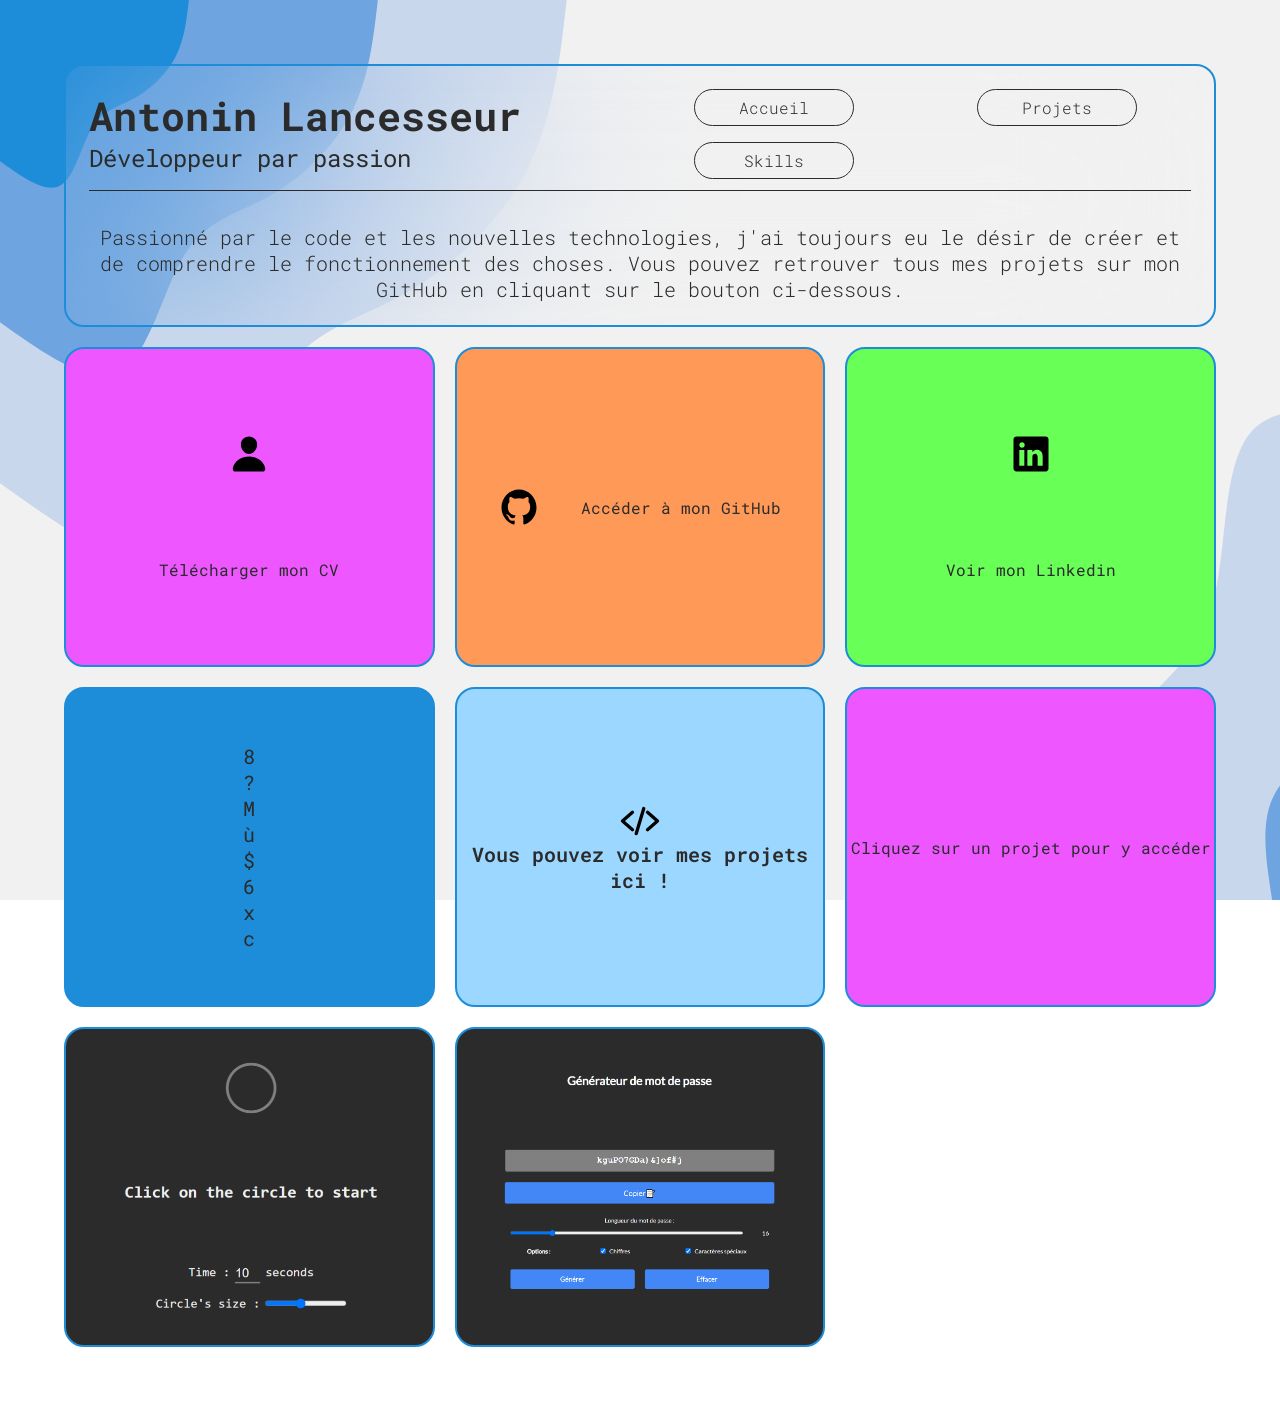
==== index.html @ 0c6c0ef4 "refonte du responsive à l'aide de grid" ====
<!DOCTYPE html>
<html lang="en">
<head>
    <meta charset="UTF-8">
    <meta name="viewport" content="width=device-width, initial-scale=1.0">
    <link rel="stylesheet" href="css/style.css">
    <title>Antonin Lancesseur | portfolio</title>
</head>
<body id="top">
     <!-- Page -->
    <div class="bento reveal">
        <div class="accueil reveal">
            <header>
                <div class="titre reveal-1">
                    <h1 class="name roboto-mono-xxl">Antonin Lancesseur</h1>
                    <h2 class="slogan roboto-mono-normal">Développeur par passion</h2>
                </div>
                <nav>
                    <div class="link">
                        <a href="#top" class="reveal-2"><p class="roboto-mono-s">Accueil</p></a>
                    </div>
                    <div class="link">
                        <a href="#top" class="reveal-3"><p class="roboto-mono-s">Projets</p></a>
                    </div>
                    <div class="link">
                        <a href="#top" class="reveal-4"><p class="roboto-mono-s">Skills</p></a>
                    </div>
                </nav>
            </header>
            <h3 class="description roboto-mono-s reveal-2">Passionné par le code et les nouvelles technologies, j'ai toujours eu le désir de créer et de comprendre le fonctionnement des choses. Vous pouvez retrouver tous mes projets sur mon GitHub en cliquant sur le bouton ci-dessous.</h3>
        </div>
        <div class="case cv link reveal-1">
            <a href="" target="_blank">
                <img src="./src/img/person.svg" alt="logo personne">
                <p class="roboto-mono-normal">Télécharger mon CV</p>
            </a>
        </div>
        <div class="case github link reveal-4-left">
            <a href="https://github.com/xp48" target="_blank">
                <img src="./src/img/logo-github.svg" alt="logo github">
                <p class="roboto-mono-normal">Accéder à mon GitHub</p>
            </a>
        </div>
        <div class="case linkedin link reveal-3-right">
            <a href="www.linkedin.com/in/antonin-lancesseur-78b875258">
                <img src="./src/img/logo-linkedin.svg" alt="logo linkedin">
                <p class="roboto-mono-normal">Voir mon Linkedin</p>
            </a>    
        </div>
        
        <div class="case generate reveal-4">
            <span class="roboto-mono-normal">8</span>
            <span class="roboto-mono-normal">?</span>
            <span class="roboto-mono-normal">M</span>
            <span class="roboto-mono-normal">ù</span>
            <span class="roboto-mono-normal">$</span>
            <span class="roboto-mono-normal">6</span>
            <span class="roboto-mono-normal">x</span>
            <span class="roboto-mono-normal">c</span>
        </div>
        <div class="case presentation reveal-2-bottom">
            <img src="./src/img/code-slash.svg" alt="logo code">
            <p class="roboto-mono-xl">Vous pouvez voir mes projets ici !</p>
        </div>
        <div class="case desc reveal-4-left">
            <p class="roboto-mono-normal">Cliquez sur un projet pour y accéder</p>
        </div>
        <div title="AIM" class="case aim link proj reveal-4-right">
            <a href=""></a>
        </div>
        <div title="Password Generator" class="case pwd link proj reveal-2">
            <a href="https://xp48.github.io/Password_generator/"></a>
        </div>
    </div>
</body>
<script src="./js/main.js"></script>
</html>
---- css/style.css ----
/* Importation de la police d'écriture */
@import url('https://fonts.googleapis.com/css2?family=Roboto+Mono:ital,wght@0,100..700;1,100..700&display=swap');

/* Définition des variables */
:root {
    --blanc: #f1f1f1;
    --noir: #2b2b2b;
    --bleu: #1E8DD9;
}

/* Réinitialisation des styles par défaut */
*, ::before, ::after {
    margin: 0;
    padding: 0;
    box-sizing: border-box;
}

/* Styles de la police Roboto Mono */
.roboto-mono-xxs {
    font-family: "Roboto Mono", monospace;
    font-optical-sizing: auto;
    font-weight: 100;
    font-style: normal;
}
.roboto-mono-xs {
    font-family: "Roboto Mono", monospace;
    font-optical-sizing: auto;
    font-weight: 200;
    font-style: normal;
}
.roboto-mono-s {
    font-family: "Roboto Mono", monospace;
    font-optical-sizing: auto;
    font-weight: 300;
    font-style: normal;
}
.roboto-mono-normal {
    font-family: "Roboto Mono", monospace;
    font-optical-sizing: auto;
    font-weight: 400;
    font-style: normal;
}
.roboto-mono-l {
    font-family: "Roboto Mono", monospace;
    font-optical-sizing: auto;
    font-weight: 500;
    font-style: normal;
}
.roboto-mono-xl {
    font-family: "Roboto Mono", monospace;
    font-optical-sizing: auto;
    font-weight: 600;
    font-style: normal;
}
.roboto-mono-xxl {
    font-family: "Roboto Mono", monospace;
    font-optical-sizing: auto;
    font-weight: 700;
    font-style: normal;
}

/* Mise en page */
.bleu {
    background-color: var(--bleu);
    font-weight: bolder;
}

body {
    background-image: url('../src/img/blob-scene-haikei.svg');
    background-size: cover;
    background-repeat: no-repeat;
    background-attachment: fixed;
}

.bento img {
    width: 40px;
}

.case {
    border-radius: 20px;
    border: var(--bleu) 2px solid;
    color: var(--noir);
    backdrop-filter: blur(200px);
    transition-duration: 1s;
    display: flex;
    align-items: center;
    justify-content: center;
    flex-direction: column;
    transition-duration: .7s;
    text-align: center;
    height: 20rem;
}

.case a {
    text-decoration: none;
    color: var(--noir);
    width: 100%;
    height: 100%;
    display: flex;
    align-items: center;
    justify-content: space-evenly;
    flex-direction: column;
}

.link:hover {
    cursor: pointer;
    background-color: transparent;
    transform: scale(1.1);
    transition-duration: .7s;
}


/* Debut du css de la page */


/* Grille */
.bento {
    display: grid;
    grid-template-columns: repeat(auto-fit, minmax(300px, 1fr));
    grid-template-rows: repeat(auto-fit, minmax(200px, 1fr));
    grid-gap: 20px;
    margin: 5%;
}

.accueil {
    border-radius: 20px;
    border: var(--bleu) 2px solid;
    color: var(--noir);
    padding: 2%;
    z-index: 1;
    backdrop-filter: blur(100px);
    grid-column: 1 / -1;
}

.cv {
    background-color: #ee57ff;
}

.github {
    background-color: #ff9957;
}

.github a {
    flex-direction: row;
}

.linkedin {
    background-color: #68ff57;
}
.presentation {
    font-size: 20px;
    background-color: #9bd7ff;
}

.generate {
    background-color: var(--bleu);
    flex-direction: column;
    font-size: 20px;
}

.desc {
    background-color: #ee57ff;
}

.aim {
    background-image: url('../src/img/aim.png');
    background-size: cover;
    background-position: center;
}

.pwd {
    background-image: url('../src/img/pwd.png');
    background-size: cover;
    background-position: center;
}



/* Header */
header {
    color: var(--noir);
    display: grid;
    grid-template-columns: repeat(auto-fit, minmax(300px, 1fr));
    border-bottom: solid 1px var(--noir);
    padding-bottom: 1%;
}

header nav {
    display: grid;
    align-items: center;
    grid-template-columns: repeat(auto-fit, minmax(200px, 1fr));
    grid-gap: 1rem;
}

header nav div {
    display: flex;
    justify-content: center;
}

header nav p {
    padding: 2px;
    width: 100%;
}

header nav a {
    position: relative;
    text-decoration: none;
    color: var(--noir);
    border: solid 1px var(--noir);
    border-radius: 20px;
    padding: 5px;
    transition-duration: 0s;
    transition-delay: 0s;
    width: 10rem;
    text-align: center;
}

header nav a:hover {
    transform: translate(-3px, -3px);
    transition-delay: 0s;
    cursor: pointer;
    box-shadow: var(--noir) 3px 3px;
}


header nav a:active {
    transform: translate(3px, 3px);
    box-shadow: none;
    transition-duration: 0s;
}

.name {
    font-size: 40px;
}

/* Accueil */

.description {
    font-size: 20px;
    word-break: keep-all;
    margin-top: 3%;
    text-align: center;
}


/* Animations au scroll */

[class*="reveal-"] {
    opacity: 0;
    transform: translateY(-60px);
}

[class$="-bottom"] {
    transform: translateY(80px);
}

[class$="-left"] {
    transform: translateX(-80px);
}

[class$="-right"] {
    transform: translateX(80px);
}

.reveal-visible {
    opacity: 1;
    transform: translateY(0);
    transition: 2s cubic-bezier(.5, 0, 0, 1);
}


.reveal-2 {
    transition-delay: .2s;
}

.reveal-3 {
    transition-delay: .3s;
}

.reveal-4 {
    transition-delay: .4s;
}
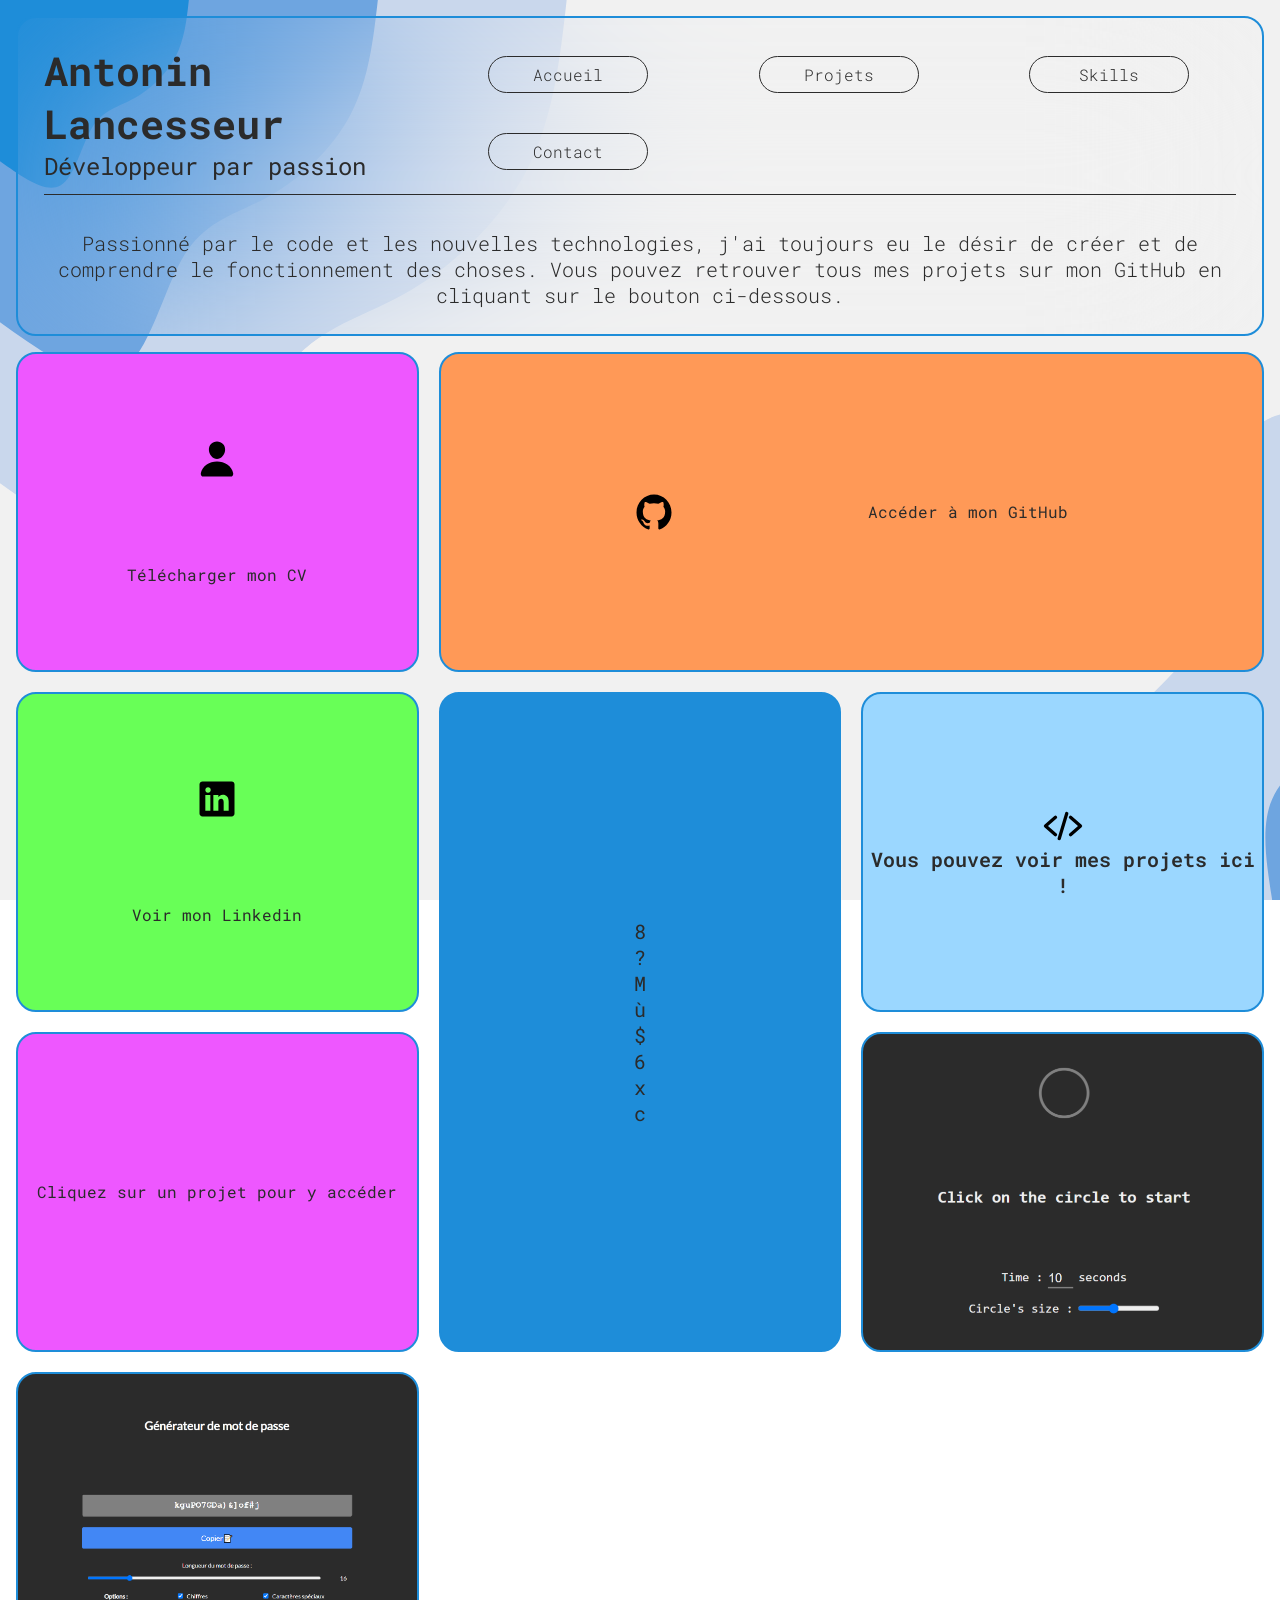
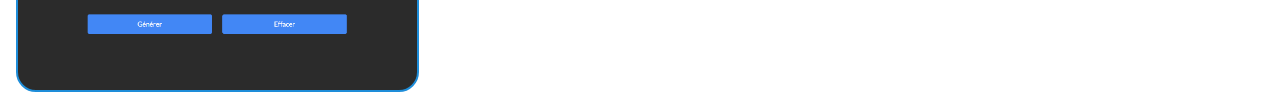
==== commit 7ea9410b: "ajout des liens et amelioration du responsive" ====
--- a/index.html
+++ b/index.html
@@ -8,29 +8,32 @@
 </head>
 <body id="top">
      <!-- Page -->
+     <div class="accueil reveal">
+         <header>
+             <div class="titre reveal-1">
+                 <h1 class="name roboto-mono-xxl">Antonin Lancesseur</h1>
+                 <h2 class="slogan roboto-mono-normal">Développeur par passion</h2>
+             </div>
+             <nav>
+                 <div class="link">
+                     <a href="#top" class="reveal-2"><p class="roboto-mono-s">Accueil</p></a>
+                 </div>
+                 <div class="link">
+                     <a href="#top" class="reveal-3"><p class="roboto-mono-s">Projets</p></a>
+                 </div>
+                 <div class="link">
+                     <a href="#top" class="reveal-4"><p class="roboto-mono-s">Skills</p></a>
+                 </div>
+                 <div class="link">
+                    <a href="#top" class="reveal-5"><p class="roboto-mono-s">Contact</p></a>
+                </div>
+             </nav>
+         </header>
+         <h3 class="description roboto-mono-s reveal-2">Passionné par le code et les nouvelles technologies, j'ai toujours eu le désir de créer et de comprendre le fonctionnement des choses. Vous pouvez retrouver tous mes projets sur mon GitHub en cliquant sur le bouton ci-dessous.</h3>
+     </div>
     <div class="bento reveal">
-        <div class="accueil reveal">
-            <header>
-                <div class="titre reveal-1">
-                    <h1 class="name roboto-mono-xxl">Antonin Lancesseur</h1>
-                    <h2 class="slogan roboto-mono-normal">Développeur par passion</h2>
-                </div>
-                <nav>
-                    <div class="link">
-                        <a href="#top" class="reveal-2"><p class="roboto-mono-s">Accueil</p></a>
-                    </div>
-                    <div class="link">
-                        <a href="#top" class="reveal-3"><p class="roboto-mono-s">Projets</p></a>
-                    </div>
-                    <div class="link">
-                        <a href="#top" class="reveal-4"><p class="roboto-mono-s">Skills</p></a>
-                    </div>
-                </nav>
-            </header>
-            <h3 class="description roboto-mono-s reveal-2">Passionné par le code et les nouvelles technologies, j'ai toujours eu le désir de créer et de comprendre le fonctionnement des choses. Vous pouvez retrouver tous mes projets sur mon GitHub en cliquant sur le bouton ci-dessous.</h3>
-        </div>
         <div class="case cv link reveal-1">
-            <a href="" target="_blank">
+            <a href="./src/pdf/CV_LinkedIn_Antonin_Lancesseur.pdf" target="_blank">
                 <img src="./src/img/person.svg" alt="logo personne">
                 <p class="roboto-mono-normal">Télécharger mon CV</p>
             </a>
--- a/css/style.css
+++ b/css/style.css
@@ -88,7 +88,7 @@
     flex-direction: column;
     transition-duration: .7s;
     text-align: center;
-    height: 20rem;
+    min-height: 20rem;
 }
 
 .case a {
@@ -119,7 +119,7 @@
     grid-template-columns: repeat(auto-fit, minmax(300px, 1fr));
     grid-template-rows: repeat(auto-fit, minmax(200px, 1fr));
     grid-gap: 20px;
-    margin: 5%;
+    margin: 1rem;
 }
 
 .accueil {
@@ -129,7 +129,8 @@
     padding: 2%;
     z-index: 1;
     backdrop-filter: blur(100px);
-    grid-column: 1 / -1;
+    margin: 1rem;
+    display: grid;
 }
 
 .cv {
@@ -138,6 +139,7 @@
 
 .github {
     background-color: #ff9957;
+    grid-column: span 2;
 }
 
 .github a {
@@ -153,6 +155,7 @@
 }
 
 .generate {
+    grid-row: span 2;
     background-color: var(--bleu);
     flex-direction: column;
     font-size: 20px;
@@ -190,6 +193,7 @@
     align-items: center;
     grid-template-columns: repeat(auto-fit, minmax(200px, 1fr));
     grid-gap: 1rem;
+    grid-column: span 2;
 }
 
 header nav div {
@@ -279,4 +283,16 @@
 
 .reveal-4 {
     transition-delay: .4s;
+}
+
+/* Responsive */
+@media screen and (max-width: 700px) {
+    .github {
+        grid-column: span 1;
+    }
+}
+@media (min-width: 700px) and (max-width: 971px) {
+    .cv {
+        grid-column: span 2;
+    }
 }
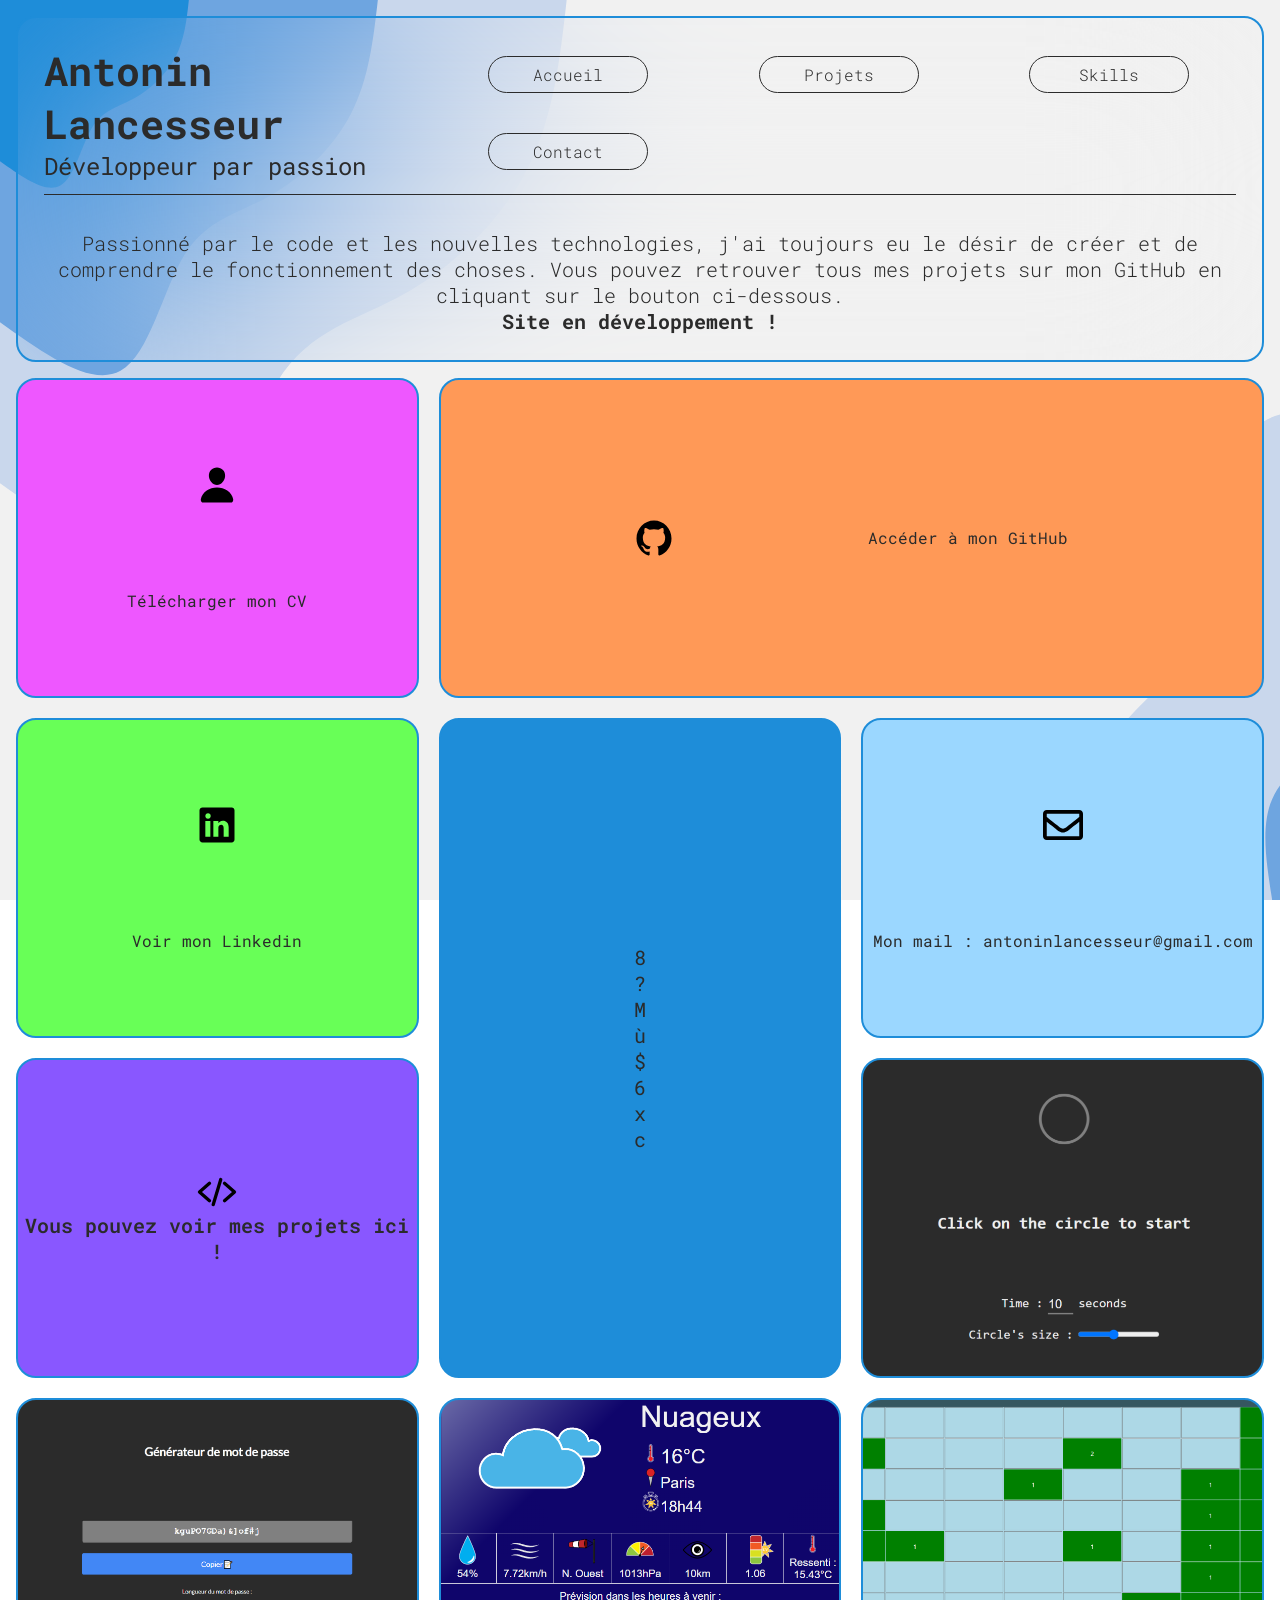
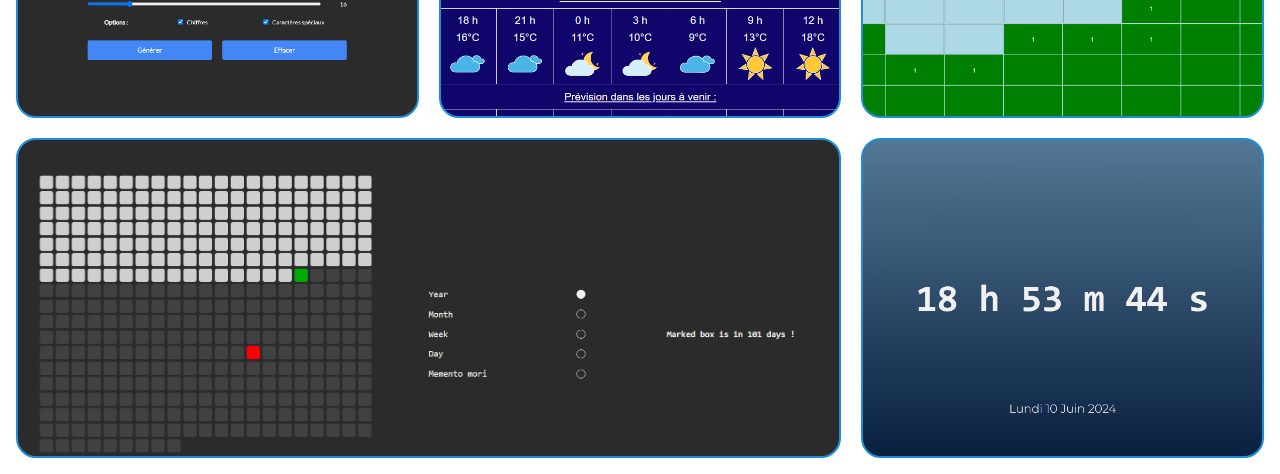
==== commit f7212437: "ajout des projets" ====
--- a/index.html
+++ b/index.html
@@ -29,7 +29,7 @@
                 </div>
              </nav>
          </header>
-         <h3 class="description roboto-mono-s reveal-2">Passionné par le code et les nouvelles technologies, j'ai toujours eu le désir de créer et de comprendre le fonctionnement des choses. Vous pouvez retrouver tous mes projets sur mon GitHub en cliquant sur le bouton ci-dessous.</h3>
+         <h3 class="description roboto-mono-s reveal-2">Passionné par le code et les nouvelles technologies, j'ai toujours eu le désir de créer et de comprendre le fonctionnement des choses. Vous pouvez retrouver tous mes projets sur mon GitHub en cliquant sur le bouton ci-dessous.<br><strong>Site en développement !</strong></h3>
      </div>
     <div class="bento reveal">
         <div class="case cv link reveal-1">
@@ -61,18 +61,33 @@
             <span class="roboto-mono-normal">x</span>
             <span class="roboto-mono-normal">c</span>
         </div>
+       
+        <div class="case desc link reveal-4-left">
+            <a target="_blank" href="mailto:antoninlancesseur@gmail.com">
+                <img src="./src/img/envelope-regular.svg" alt="icone mail">
+                <p class="roboto-mono-normal">Mon mail : antoninlancesseur@gmail.com</p>
+            </a>
+        </div>
         <div class="case presentation reveal-2-bottom">
             <img src="./src/img/code-slash.svg" alt="logo code">
             <p class="roboto-mono-xl">Vous pouvez voir mes projets ici !</p>
         </div>
-        <div class="case desc reveal-4-left">
-            <p class="roboto-mono-normal">Cliquez sur un projet pour y accéder</p>
+        <div title="AIM" class="case aim link proj reveal-4-right">
+            <a target="_blank" href="https://xp48.github.io/AIM/"></a>
         </div>
-        <div title="AIM" class="case aim link proj reveal-4-right">
-            <a href=""></a>
+        <div title="Password Generator" class="case pwd link proj reveal-2-top">
+            <a target="_blank" href="https://xp48.github.io/Password_generator/"></a>
         </div>
-        <div title="Password Generator" class="case pwd link proj reveal-2">
-            <a href="https://xp48.github.io/Password_generator/"></a>
+        <div title="Meteo" class="case meteo link proj reveal-5-left">
+            <a target="_blank" href="https://xp48.github.io/weather/"></a>
+        </div>
+        <div title="MinesWeeper" class="case demineur proj reveal-2-left">
+        </div>
+        <div title="How Much" class="case hm link proj reveal-3-bottom">
+            <a target="_blank" href="https://xp48.github.io/How-much/"></a>
+        </div>
+        <div title="Time" class="case time link proj reveal-4-top">
+            <a target="_blank" href="https://xp48.github.io/time/"></a>
         </div>
     </div>
 </body>
--- a/css/style.css
+++ b/css/style.css
@@ -102,6 +102,7 @@
     flex-direction: column;
 }
 
+
 .link:hover {
     cursor: pointer;
     background-color: transparent;
@@ -151,7 +152,7 @@
 }
 .presentation {
     font-size: 20px;
-    background-color: #9bd7ff;
+    background-color: #8957ff;
 }
 
 .generate {
@@ -162,19 +163,33 @@
 }
 
 .desc {
-    background-color: #ee57ff;
+    background-color: #9bd7ff;
+}
+
+.proj {
+    background-size: cover;
+    background-position: center;
 }
 
 .aim {
     background-image: url('../src/img/aim.png');
-    background-size: cover;
-    background-position: center;
 }
 
 .pwd {
     background-image: url('../src/img/pwd.png');
-    background-size: cover;
-    background-position: center;
+}
+.hm {
+    background-image: url('../src/img/HowMuch.png');
+    grid-column: span 2;
+}
+.meteo {
+    background-image: url('../src/img/meteo.png');
+}
+.demineur {
+    background-image: url('../src/img/MinesWeeper.png');
+}
+.time {
+    background-image: url('../src/img/time.png');
 }
 
 
@@ -285,14 +300,24 @@
     transition-delay: .4s;
 }
 
+.reveal-5 {
+    transition-delay: .5s;
+}
+
 /* Responsive */
 @media screen and (max-width: 700px) {
     .github {
         grid-column: span 1;
     }
+    .hm {
+        grid-column: span 1;
+    }
 }
 @media (min-width: 700px) and (max-width: 971px) {
     .cv {
         grid-column: span 2;
     }
+    .demineur {
+        grid-column: span 2;
+    }
 }
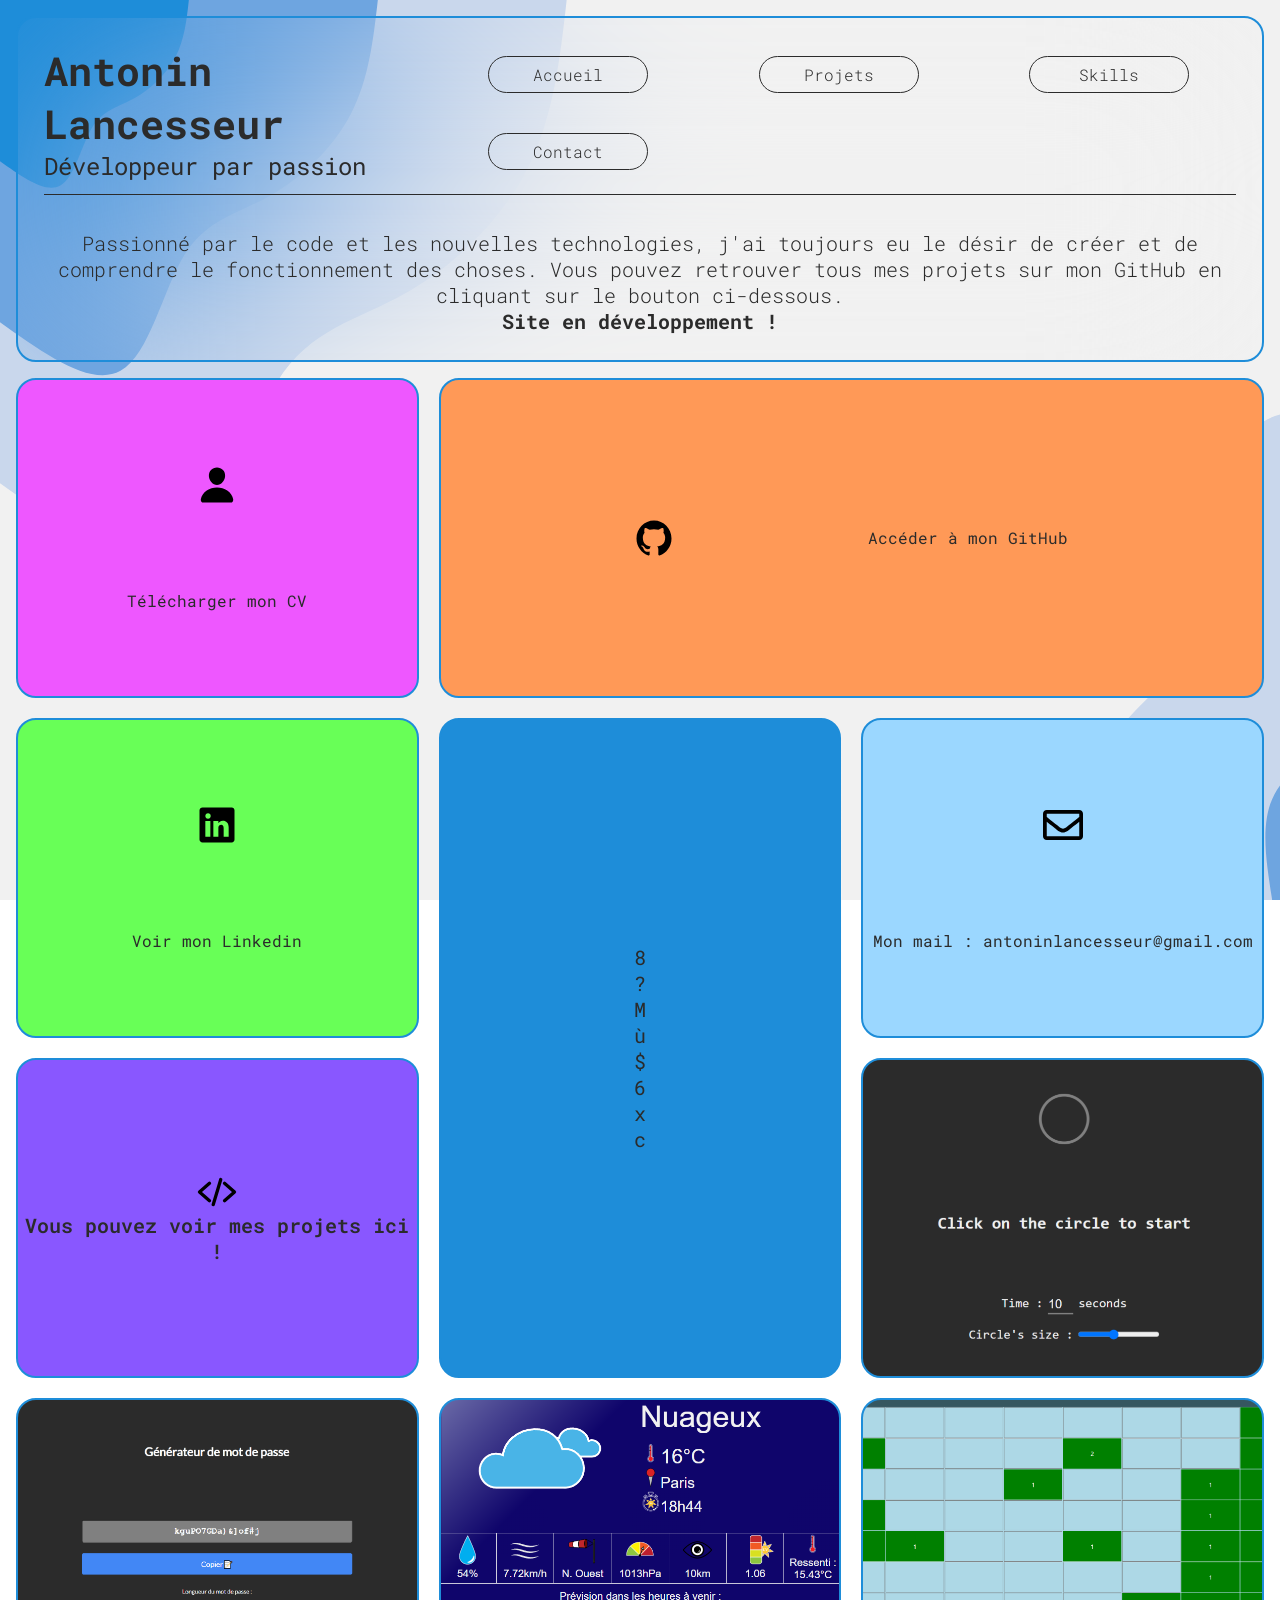
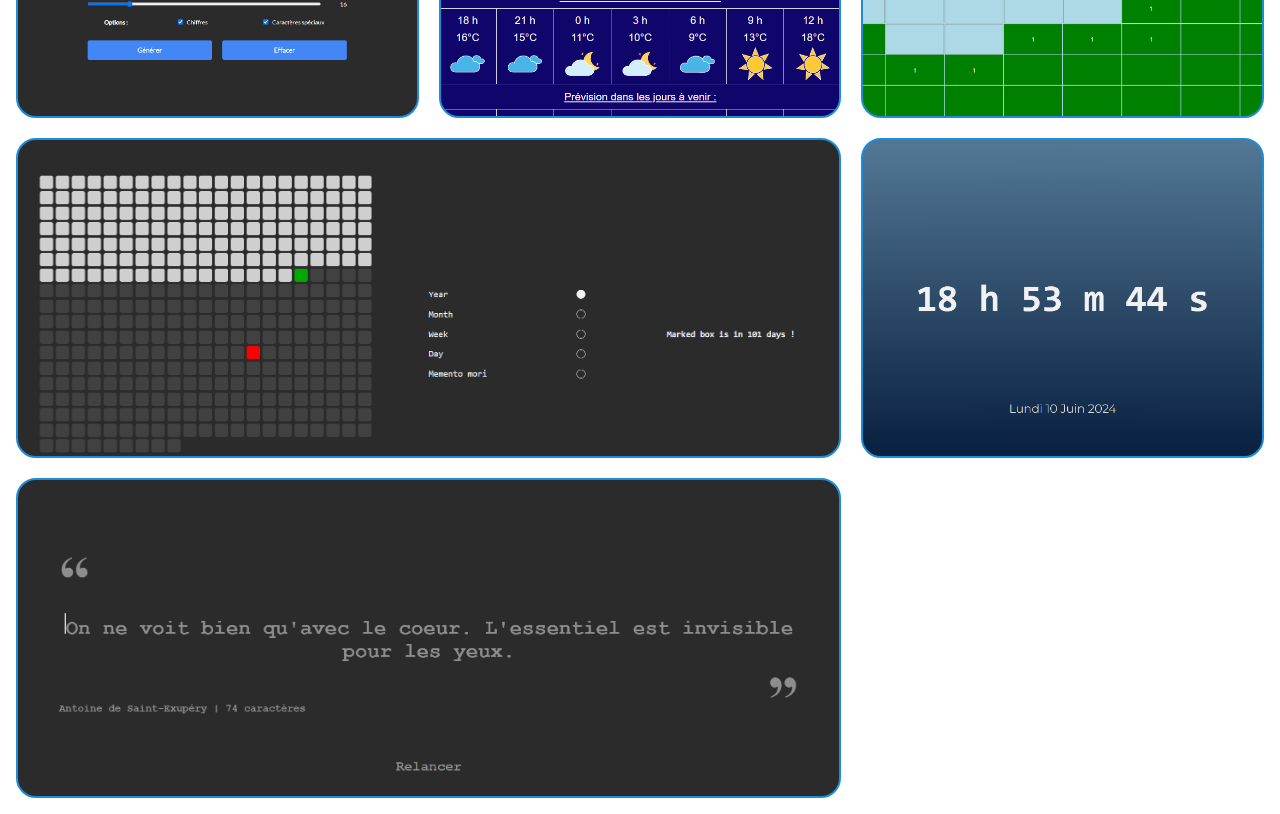
==== commit cca334ae: "ajout des projets" ====
--- a/index.html
+++ b/index.html
@@ -89,6 +89,9 @@
         <div title="Time" class="case time link proj reveal-4-top">
             <a target="_blank" href="https://xp48.github.io/time/"></a>
         </div>
+        <div title="Dactyl" class="case dactyl link proj reveal-2-right">
+            <a target="_blank" href="https://xp48.github.io/dacty/"></a>
+        </div>
     </div>
 </body>
 <script src="./js/main.js"></script>
--- a/css/style.css
+++ b/css/style.css
@@ -191,7 +191,10 @@
 .time {
     background-image: url('../src/img/time.png');
 }
-
+.dactyl {
+    background-image: url('../src/img/dactyl.png');
+    grid-column: span 2;
+}
 
 
 /* Header */
@@ -306,10 +309,7 @@
 
 /* Responsive */
 @media screen and (max-width: 700px) {
-    .github {
-        grid-column: span 1;
-    }
-    .hm {
+    .case {
         grid-column: span 1;
     }
 }
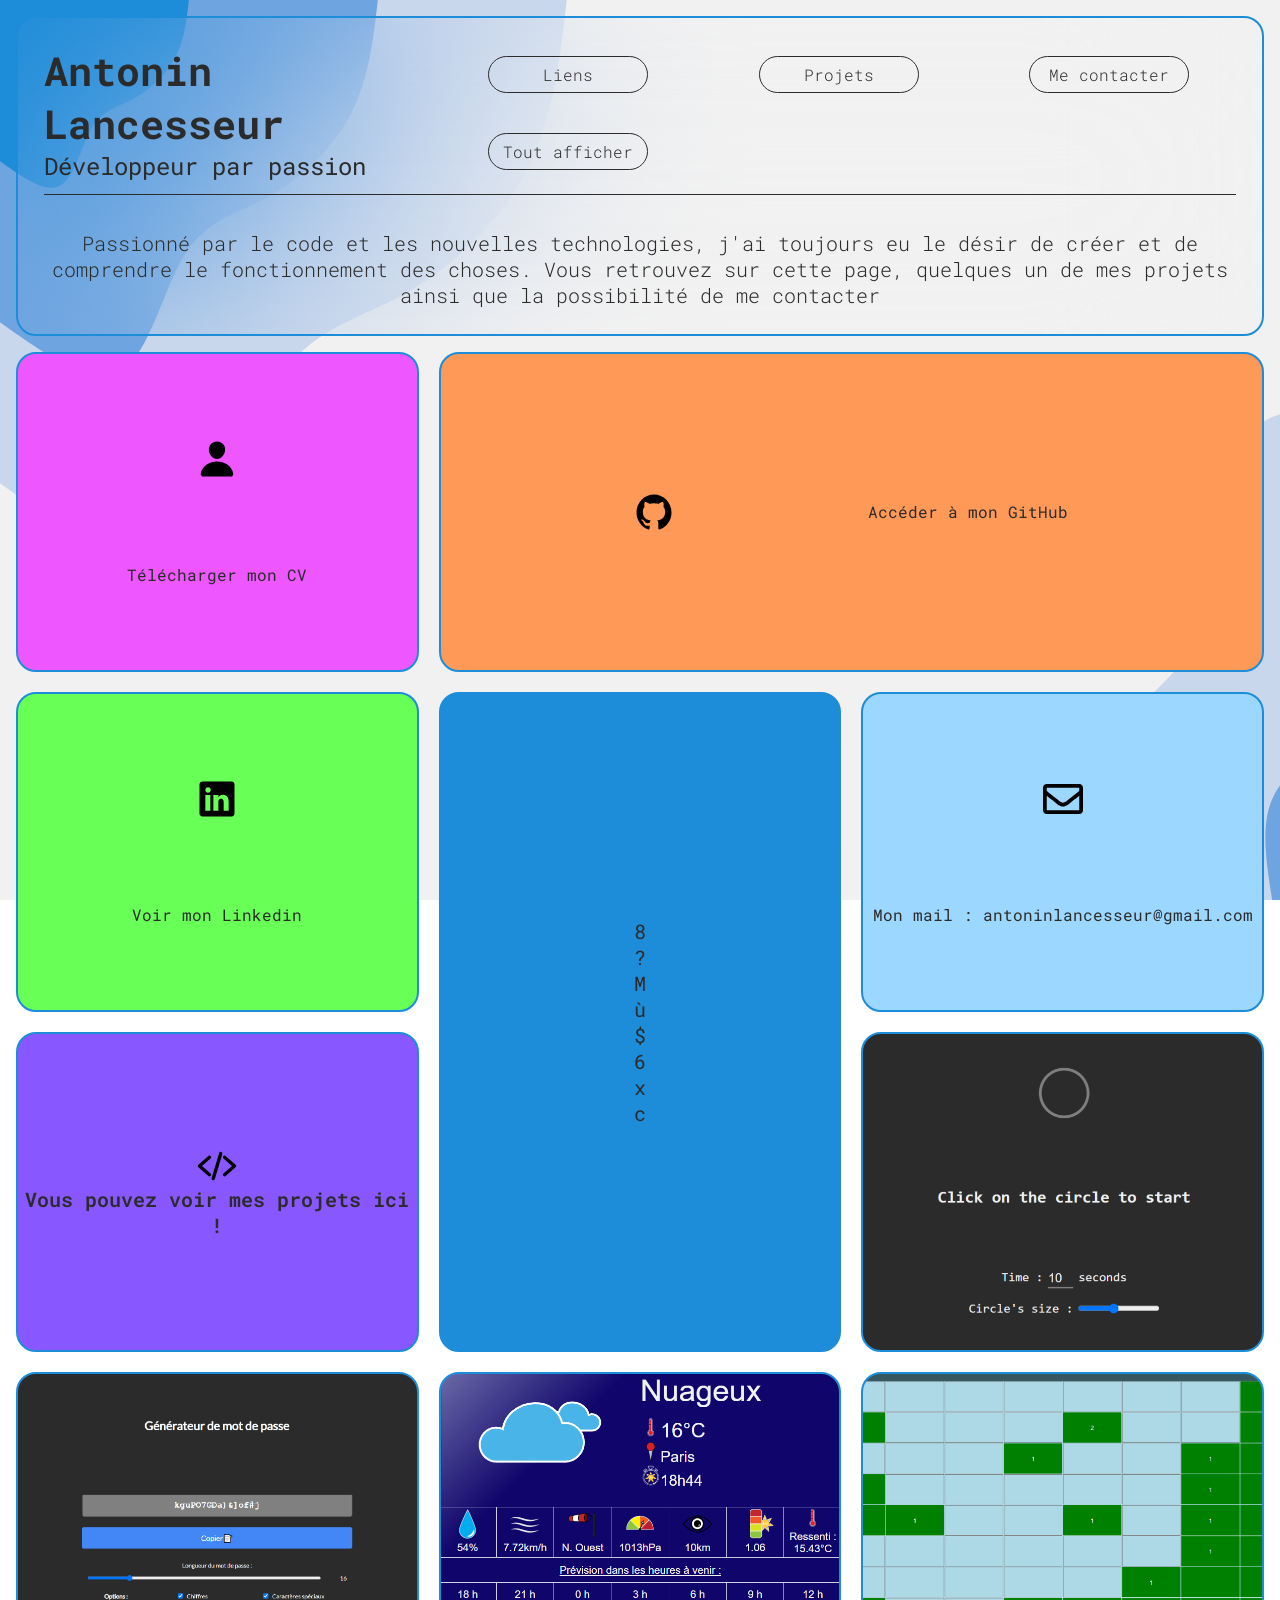
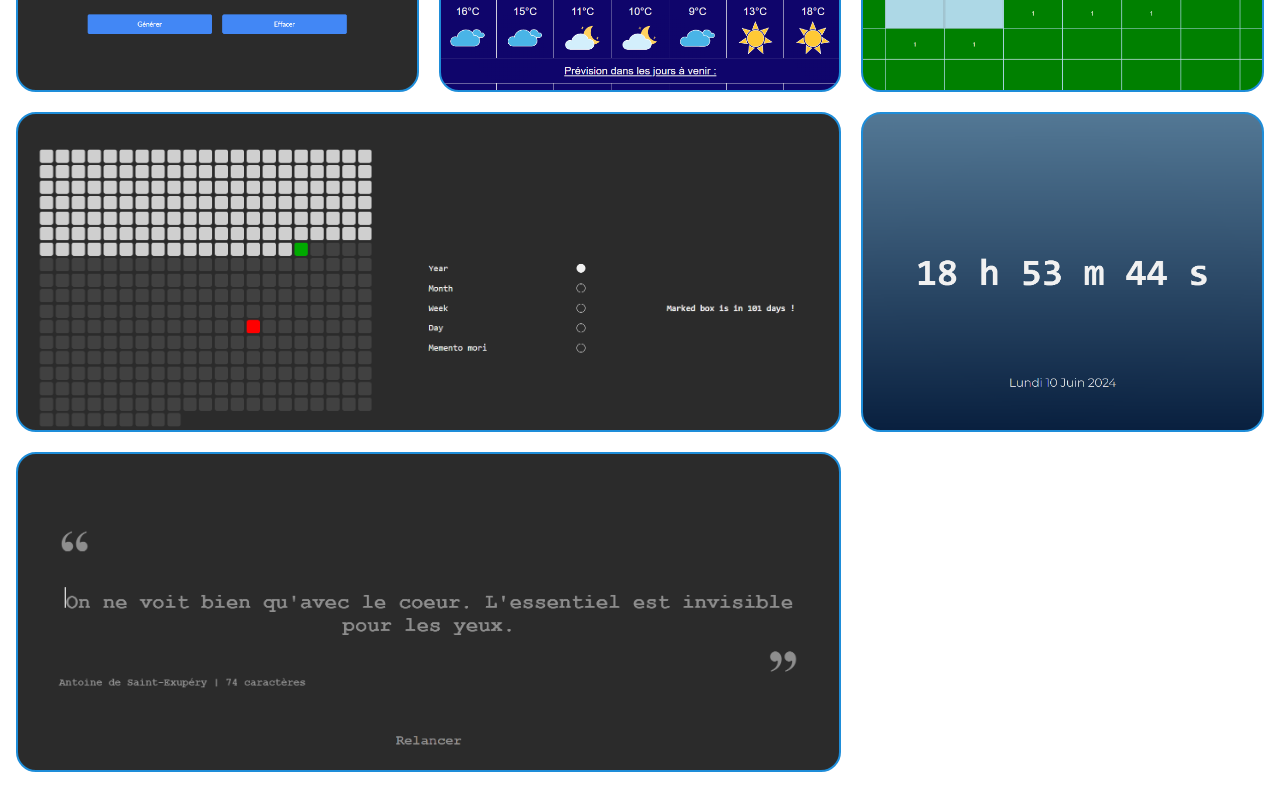
==== commit c0cf2204: "systeme de tri avec les boutons" ====
--- a/index.html
+++ b/index.html
@@ -15,37 +15,37 @@
                  <h2 class="slogan roboto-mono-normal">Développeur par passion</h2>
              </div>
              <nav>
-                 <div class="link">
-                     <a href="#top" class="reveal-2"><p class="roboto-mono-s">Accueil</p></a>
+                 <div>
+                     <a onclick="highlight('.link')" class="reveal-2"><p class="roboto-mono-s">Liens</p></a>
                  </div>
-                 <div class="link">
-                     <a href="#top" class="reveal-3"><p class="roboto-mono-s">Projets</p></a>
+                 <div>
+                     <a onclick="highlight('.proj')" class="reveal-3"><p class="roboto-mono-s">Projets</p></a>
                  </div>
-                 <div class="link">
-                     <a href="#top" class="reveal-4"><p class="roboto-mono-s">Skills</p></a>
+                 <div>
+                     <a onclick="highlight('.contact')" class="reveal-4"><p class="roboto-mono-s">Me contacter</p></a>
                  </div>
-                 <div class="link">
-                    <a href="#top" class="reveal-5"><p class="roboto-mono-s">Contact</p></a>
+                 <div>
+                    <a onclick="highlight('.case')" class="reveal-5"><p class="roboto-mono-s">Tout afficher</p></a>
                 </div>
              </nav>
          </header>
-         <h3 class="description roboto-mono-s reveal-2">Passionné par le code et les nouvelles technologies, j'ai toujours eu le désir de créer et de comprendre le fonctionnement des choses. Vous pouvez retrouver tous mes projets sur mon GitHub en cliquant sur le bouton ci-dessous.<br><strong>Site en développement !</strong></h3>
+         <h3 class="description roboto-mono-s reveal-2">Passionné par le code et les nouvelles technologies, j'ai toujours eu le désir de créer et de comprendre le fonctionnement des choses. Vous retrouvez sur cette page, quelques un de mes projets ainsi que la possibilité de me contacter</h3>
      </div>
     <div class="bento reveal">
-        <div class="case cv link reveal-1">
+        <div class="case cv contact link reveal-1">
             <a href="./src/pdf/CV_LinkedIn_Antonin_Lancesseur.pdf" target="_blank">
                 <img src="./src/img/person.svg" alt="logo personne">
                 <p class="roboto-mono-normal">Télécharger mon CV</p>
             </a>
         </div>
-        <div class="case github link reveal-4-left">
+        <div class="case github contact link reveal-4-left">
             <a href="https://github.com/xp48" target="_blank">
                 <img src="./src/img/logo-github.svg" alt="logo github">
                 <p class="roboto-mono-normal">Accéder à mon GitHub</p>
             </a>
         </div>
-        <div class="case linkedin link reveal-3-right">
-            <a href="www.linkedin.com/in/antonin-lancesseur-78b875258">
+        <div class="case linkedin contact link reveal-3-right">
+            <a target="_blank" href="https://www.linkedin.com/in/antonin-lancesseur-78b875258">
                 <img src="./src/img/logo-linkedin.svg" alt="logo linkedin">
                 <p class="roboto-mono-normal">Voir mon Linkedin</p>
             </a>    
@@ -62,7 +62,7 @@
             <span class="roboto-mono-normal">c</span>
         </div>
        
-        <div class="case desc link reveal-4-left">
+        <div class="case desc contact link reveal-4-left">
             <a target="_blank" href="mailto:antoninlancesseur@gmail.com">
                 <img src="./src/img/envelope-regular.svg" alt="icone mail">
                 <p class="roboto-mono-normal">Mon mail : antoninlancesseur@gmail.com</p>
--- a/css/style.css
+++ b/css/style.css
@@ -231,15 +231,14 @@
     border: solid 1px var(--noir);
     border-radius: 20px;
     padding: 5px;
-    transition-duration: 0s;
-    transition-delay: 0s;
+    transition-duration: 0.5s;
     width: 10rem;
     text-align: center;
 }
 
 header nav a:hover {
     transform: translate(-3px, -3px);
-    transition-delay: 0s;
+    transition-duration: 0.5s;
     cursor: pointer;
     box-shadow: var(--noir) 3px 3px;
 }
@@ -264,6 +263,11 @@
     text-align: center;
 }
 
+/* Mise en valeur */
+
+.masked {
+    display: none;
+}
 
 /* Animations au scroll */
 
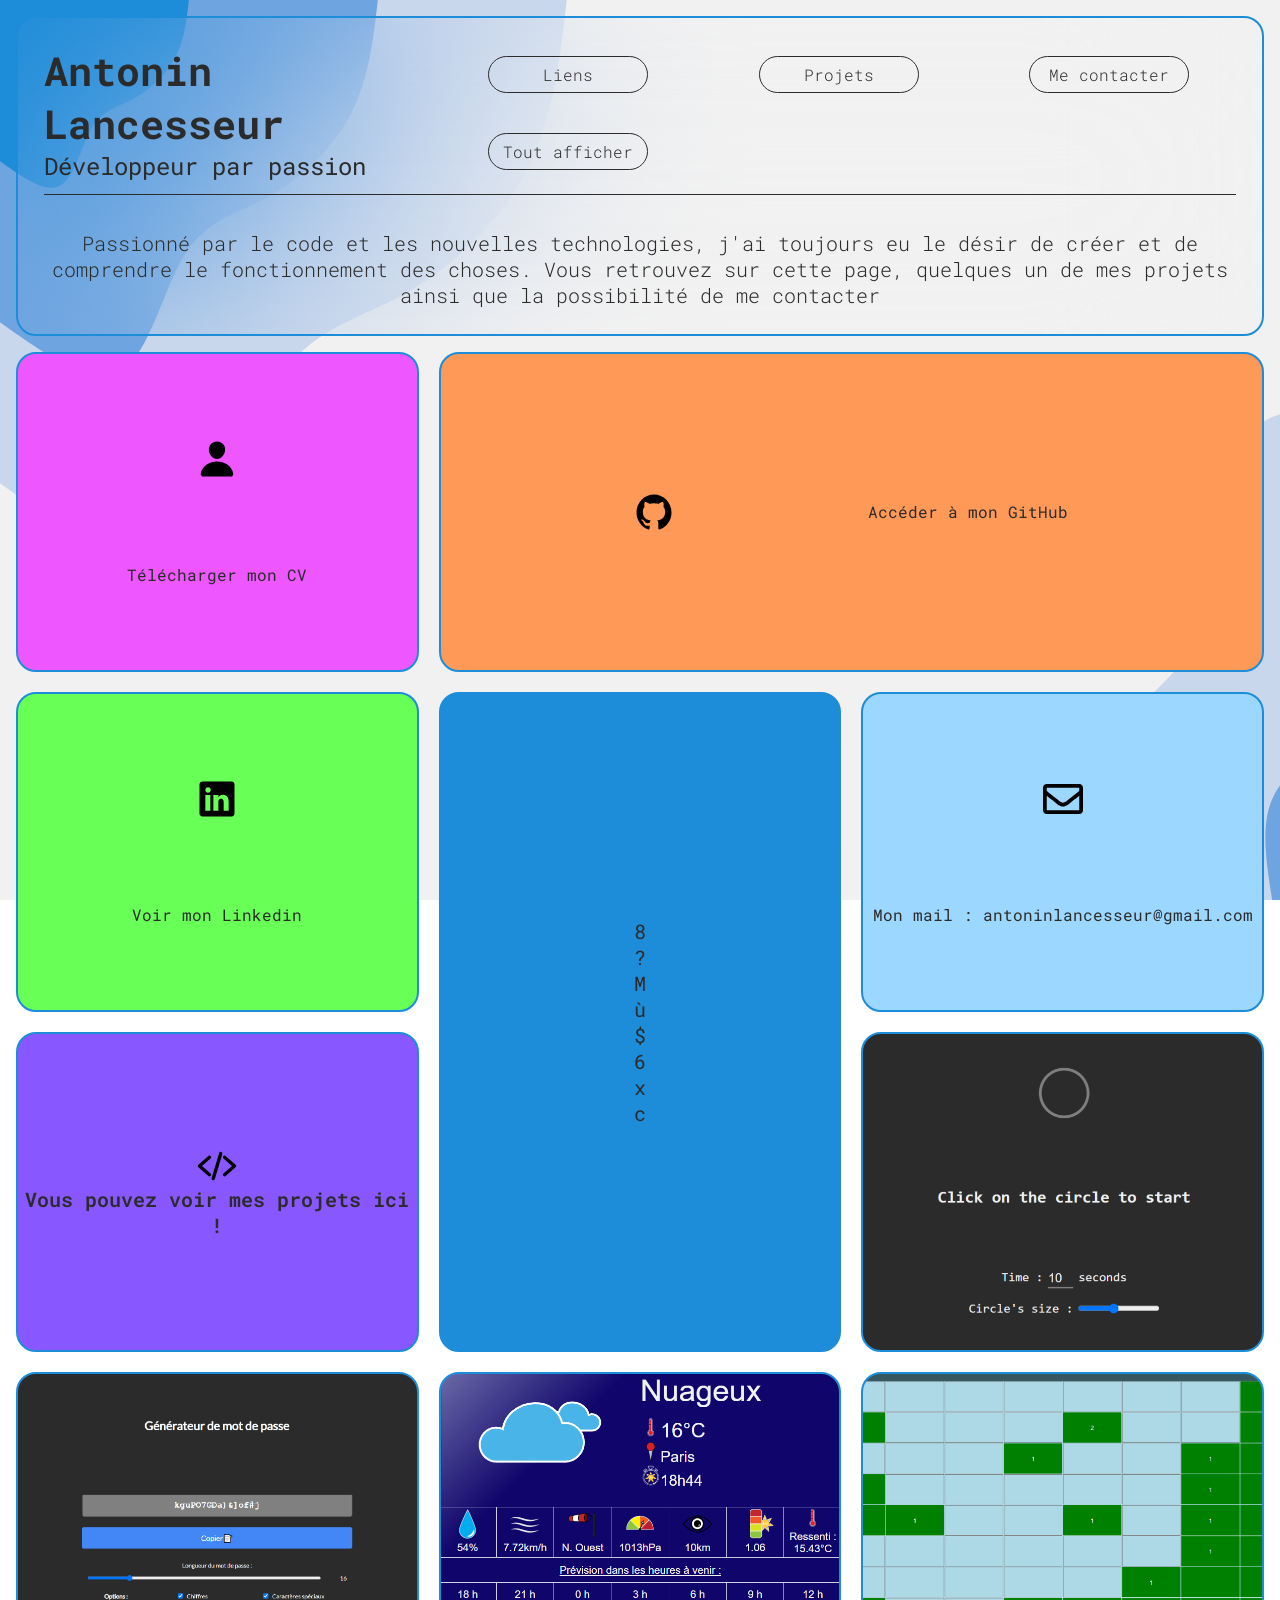
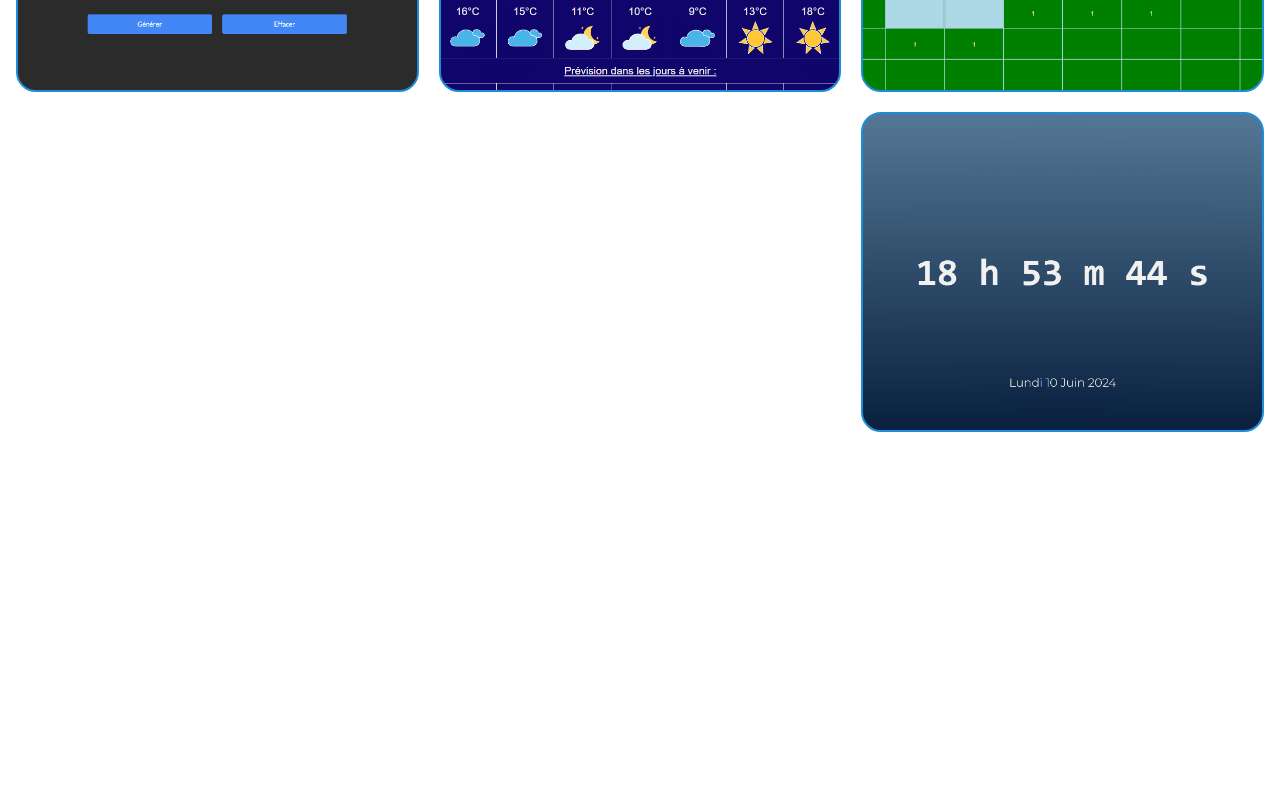
==== commit 13955c70: "Actualisation CV" ====
--- a/index.html
+++ b/index.html
@@ -33,7 +33,7 @@
      </div>
     <div class="bento reveal">
         <div class="case cv contact link reveal-1">
-            <a href="./src/pdf/CV_LinkedIn_Antonin_Lancesseur.pdf" target="_blank">
+            <a href="./src/pdf/CV_Antonin_Lancesseur_open.pdf" target="_blank">
                 <img src="./src/img/person.svg" alt="logo personne">
                 <p class="roboto-mono-normal">Télécharger mon CV</p>
             </a>
@@ -95,4 +95,4 @@
     </div>
 </body>
 <script src="./js/main.js"></script>
-</html>+</html>
